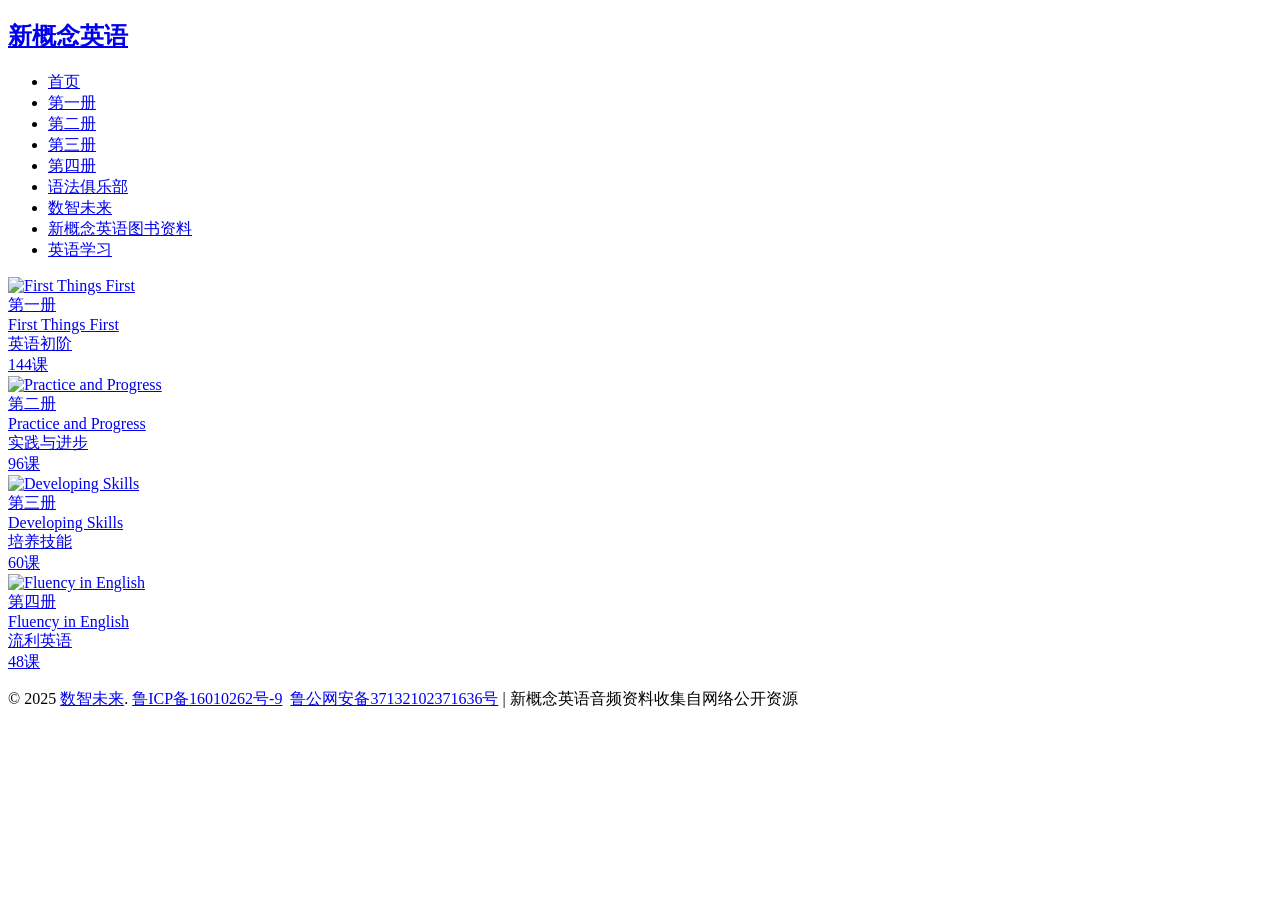
==== index.html @ 3c971c87 "update" ====
<!DOCTYPE html>
<html lang="zh-CN">
<head>
    <meta charset="UTF-8">
    <meta name="viewport" content="width=device-width, initial-scale=1.0">
    <meta name="keywords" content="新概念英语，在线课文朗读，单句点读，随时随地在线学习">
    <meta name="description" content="新概念英语在线学习平台，提供在线课文朗读、单句点读功能，让您随时随地学习新概念英语。">
    <title>新概念英语 - 导航</title>
    <link rel="shortcut icon" href="https://szsyw.cn/wp-content/uploads/2025/04/1745759673-60f17011e80d2.png">
    <link rel="stylesheet" href="static/base.css">
    <link rel="stylesheet" href="static/index.css">
    <link rel="stylesheet" href="static/navbar.css">
    <script>
      var _hmt = _hmt || [];
      (function() {
        var hm = document.createElement("script");
        hm.src = "https://hm.baidu.com/hm.js?9f3d17793be95d1f13536f4ed67759a4";
        var s = document.getElementsByTagName("script")[0];  
        s.parentNode.insertBefore(hm, s);
      })();
    </script>
    <script src="https://search.szsyw.cn/cdn/nectips.js"></script>
</head>
<body>
    <!-- 导航栏 -->
    <nav class="navbar">
        <div class="navbar-container">
            <div class="navbar-content">
                <a href="index.html" class="navbar-brand">
                    <h2>新概念英语</h2>
                </a>
                <ul class="navbar-menu">
                    <li class="navbar-item">
                        <a href="index.html" class="navbar-link active">首页</a>
                    </li>
                    <li class="navbar-item">
                        <a href="book.html#NCE1" class="navbar-link">第一册</a>
                    </li>
                    <li class="navbar-item">
                        <a href="book.html#NCE2" class="navbar-link">第二册</a>
                    </li>
                    <li class="navbar-item">
                        <a href="book.html#NCE3" class="navbar-link">第三册</a>
                    </li>
                    <li class="navbar-item">
                        <a href="book.html#NCE4" class="navbar-link">第四册</a>
                    </li>
                    <li class="navbar-item">
                        <a href="https://yufa.szsyw.cn" class="navbar-link" target="_blank" rel="noopener noreferrer">语法俱乐部</a>
                    </li>
                    <li class="navbar-item">
                        <a href="https://diglit.cn/" class="navbar-link" target="_blank" rel="noopener noreferrer">数智未来</a>
                    </li>
                    <li class="navbar-item">
                        <a href="https://pan.quark.cn/s/8cb02bb20dfc" class="navbar-link" target="_blank" rel="noopener noreferrer">新概念英语图书资料</a>
                    </li>
                    <li class="navbar-item">
                        <a href="https://szsyw.cn/english" class="navbar-link" target="_blank" rel="noopener noreferrer">英语学习</a>
                    </li>
                </ul>
            </div>
        </div>
    </nav>
<div class="book-container">
    <div class="books-nav">
        <a href="book.html#NCE1">
            <div class="book-card" data-book="1">
                <img src="images/NCE1.jpg" alt="First Things First">
                <div class="book-info">
                    <div class="book-number">第一册</div>
                    <div class="book-title">First Things First</div>
                    <div class="book-subtitle">英语初阶</div>
                    <div class="lesson-count">144课</div>
                </div>
            </div>
        </a>

        <a href="book.html#NCE2">
            <div class="book-card" data-book="2">
                <img src="images/NCE2.jpg" alt="Practice and Progress">
                <div class="book-info">
                    <div class="book-number">第二册</div>
                    <div class="book-title">Practice and Progress</div>
                    <div class="book-subtitle">实践与进步</div>
                    <div class="lesson-count">96课</div>
                </div>
            </div>
        </a>
        <a href="book.html#NCE3">
            <div class="book-card" data-book="3">
                <img src="images/NCE3.jpg" alt="Developing Skills">
                <div class="book-info">
                    <div class="book-number">第三册</div>
                    <div class="book-title">Developing Skills</div>
                    <div class="book-subtitle">培养技能</div>
                    <div class="lesson-count">60课</div>
                </div>
            </div>
        </a>
        <a href="book.html#NCE4">
            <div class="book-card" data-book="4">
                <img src="images/NCE4.jpg" alt="Fluency in English">
                <div class="book-info">
                    <div class="book-number">第四册</div>
                    <div class="book-title">Fluency in English</div>
                    <div class="book-subtitle">流利英语</div>
                    <div class="lesson-count">48课</div>
                </div>
            </div>
        </a>
    </div>
</div>

<footer>
    <p>© 2025 <a href="https://diglit.cn/">数智未来</a>. <a href="https://beian.miit.gov.cn/" target="_blank" rel="noopener noreferrer">鲁ICP备16010262号-9</a>  <a href="http://www.beian.gov.cn/portal/registerSystemInfo?recordcode=37132102371636" target="_blank" rel="noopener noreferrer">鲁公网安备37132102371636号</a> | 新概念英语音频资料收集自网络公开资源</p>
</footer>
</body>
</html>
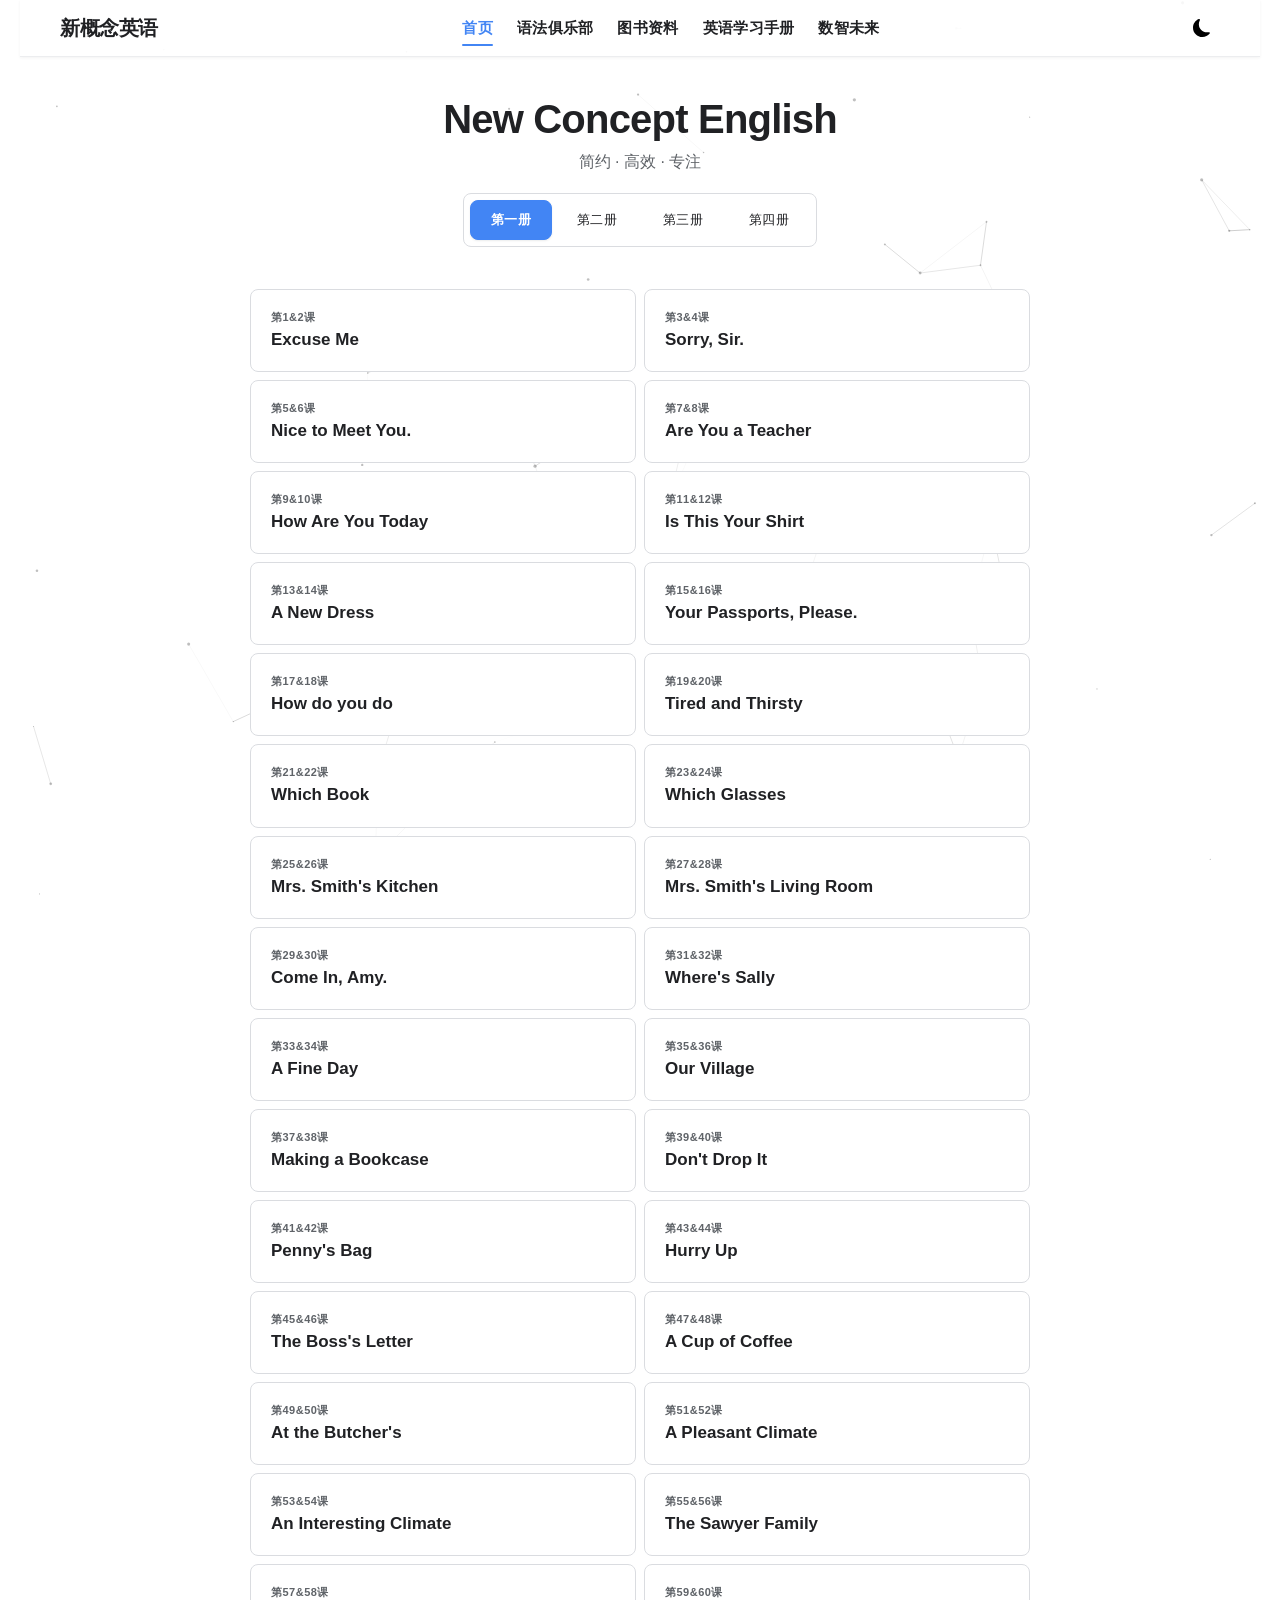
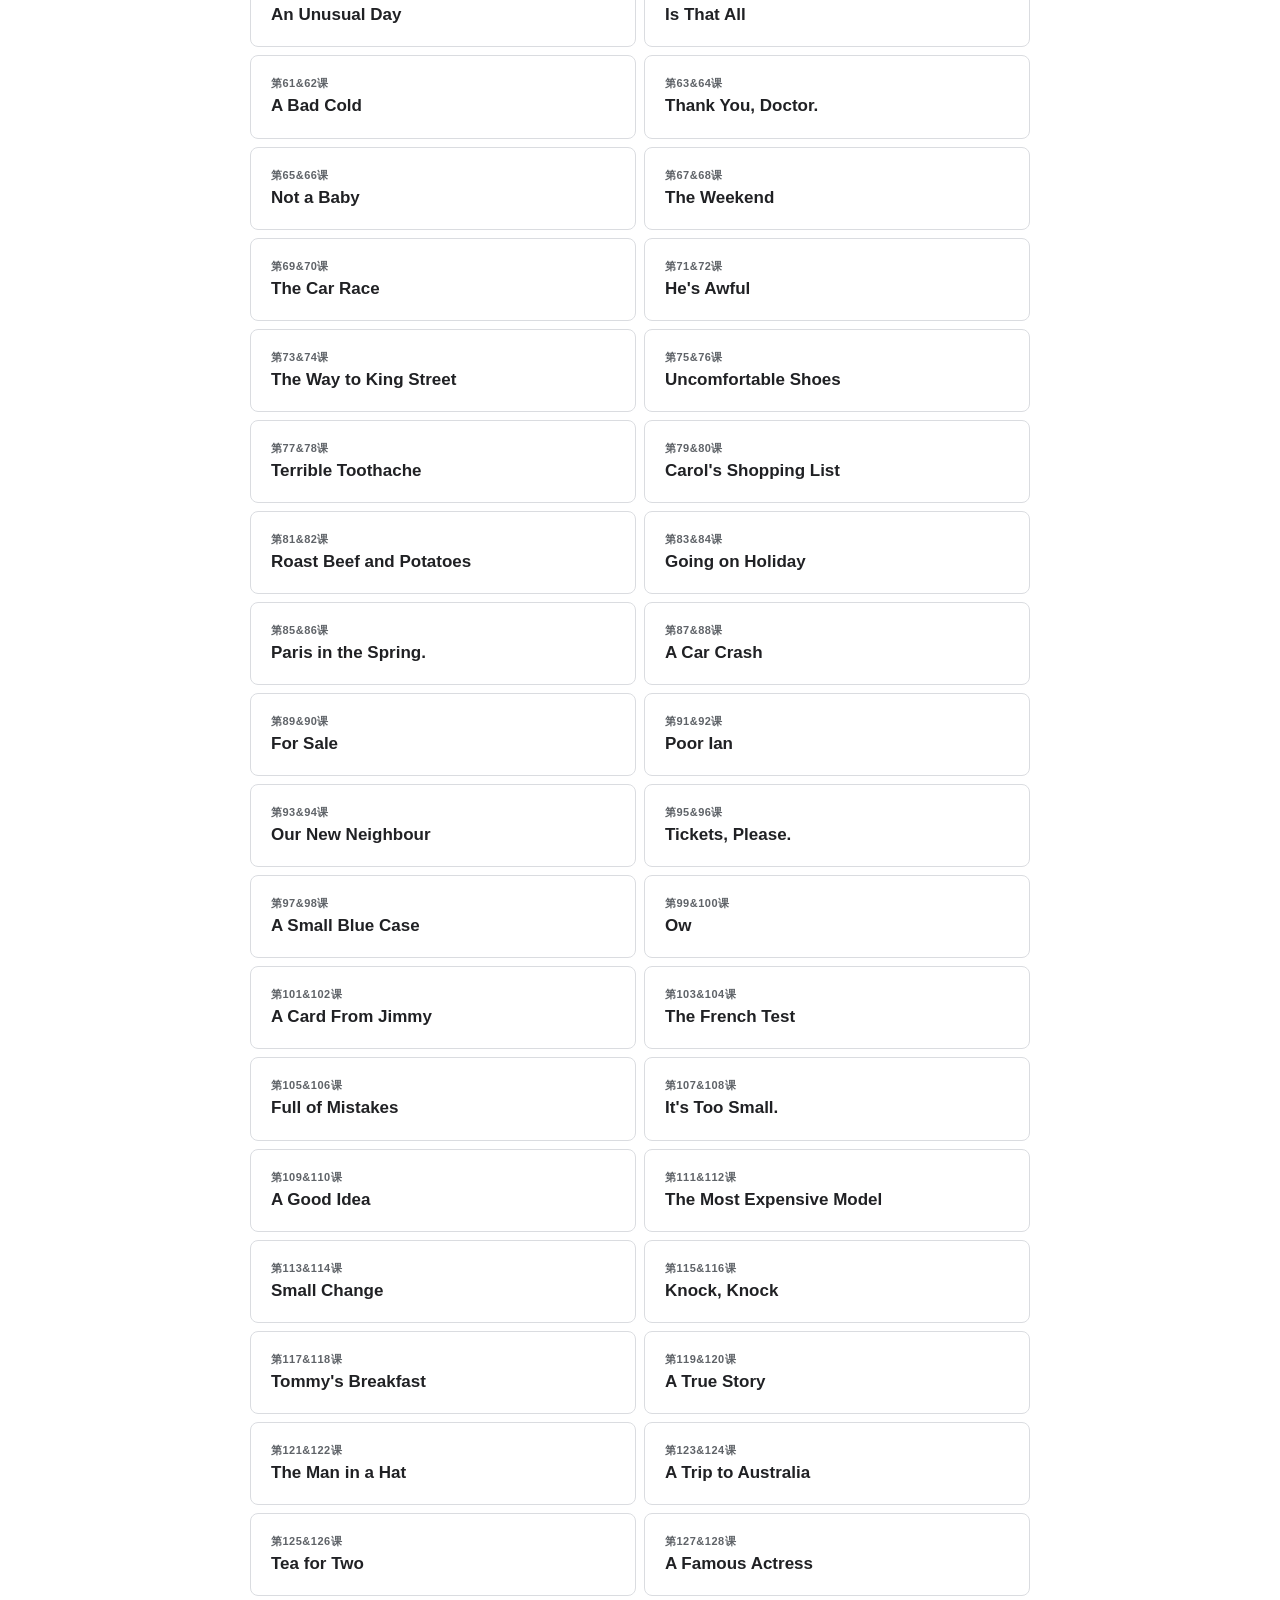
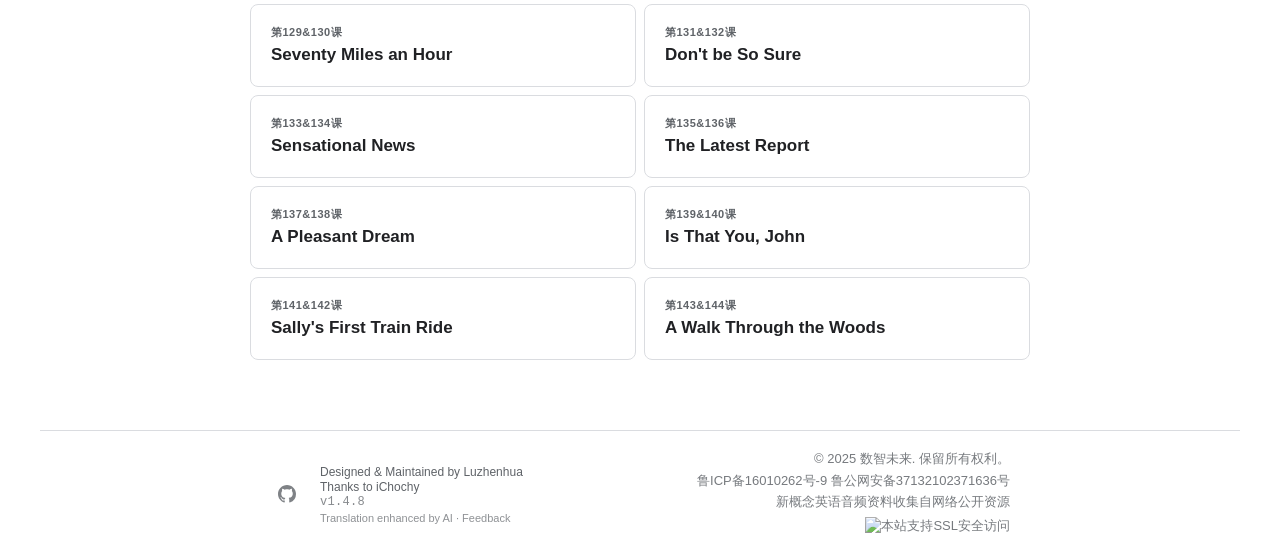
==== commit 68e0f04e: "add" ====
--- a/index.html
+++ b/index.html
@@ -1,118 +1,512 @@
 <!DOCTYPE html>
 <html lang="zh-CN">
 <head>
-    <meta charset="UTF-8">
-    <meta name="viewport" content="width=device-width, initial-scale=1.0">
-    <meta name="keywords" content="新概念英语，在线课文朗读，单句点读，随时随地在线学习">
-    <meta name="description" content="新概念英语在线学习平台，提供在线课文朗读、单句点读功能，让您随时随地学习新概念英语。">
-    <title>新概念英语 - 导航</title>
-    <link rel="shortcut icon" href="https://szsyw.cn/wp-content/uploads/2025/04/1745759673-60f17011e80d2.png">
-    <link rel="stylesheet" href="static/base.css">
-    <link rel="stylesheet" href="static/index.css">
-    <link rel="stylesheet" href="static/navbar.css">
-    <script>
-      var _hmt = _hmt || [];
-      (function() {
-        var hm = document.createElement("script");
-        hm.src = "https://hm.baidu.com/hm.js?9f3d17793be95d1f13536f4ed67759a4";
-        var s = document.getElementsByTagName("script")[0];  
-        s.parentNode.insertBefore(hm, s);
-      })();
-    </script>
-    <script src="https://search.szsyw.cn/cdn/nectips.js"></script>
+  <meta charset="UTF-8">
+  <meta name="viewport" content="width=device-width, initial-scale=1">
+  <meta name="theme-color" content="#6366f1">
+  <meta name="apple-mobile-web-app-capable" content="yes">
+  <meta name="apple-mobile-web-app-status-bar-style" content="default">
+  <meta name="apple-mobile-web-app-title" content="新概念英语">
+  <link rel="icon" href="https://diglit.cn/logo.svg">
+  <link rel="apple-touch-icon" href="https://diglit.cn/logo.svg">
+  <link rel="manifest" href="manifest.json">
+  <title>新概念英语</title>
+  <meta name="keywords" content="新概念英语, 在线点读, 点句即读, 连续播放, 英语学习, 英语听力">
+  <meta name="description" content="新概念英语在线点读，点句即读、连续播放。简约高效的英语学习平台，专注于提升英语听力和口语能力。">
+  <link rel="stylesheet" href="assets/styles.css">
+
+  <!-- 百度统计代码 -->
+  <script>
+    var _hmt = _hmt || [];
+    (function() {
+      var hm = document.createElement("script");
+      hm.src = "https://hm.baidu.com/hm.js?9f3d17793be95d1f13536f4ed67759a4";
+      var s = document.getElementsByTagName("script")[0];  
+      s.parentNode.insertBefore(hm, s);
+    })();
+  </script>
+  <!-- 百度统计代码结束 -->
+
+  <script src="assets/app.js" defer></script>
+
+  <!-- 主题切换逻辑 - 使用 class-based 方法，与 mibiao.html 相同 -->
+  <script>
+    (function() {
+      const THEME_KEY = 'nce_theme';
+      
+      // 从 localStorage 获取主题设置，或使用系统偏好
+      const getSavedTheme = () => {
+        const saved = localStorage.getItem(THEME_KEY);
+        if (saved === 'dark' || saved === 'light') {
+          return saved;
+        }
+        return window.matchMedia('(prefers-color-scheme: dark)').matches ? 'dark' : 'light';
+      };
+      
+      // 保存主题设置到 localStorage
+      const saveTheme = (theme) => {
+        localStorage.setItem(THEME_KEY, theme);
+      };
+
+      const applyTheme = function(theme) {
+        if (!document.body) return;
+
+        // 移除所有主题 class
+        document.body.classList.remove('dark-theme', 'light-theme');
+
+        // 添加对应的主题 class
+        if (theme === 'dark') {
+          document.body.classList.add('dark-theme');
+        } else {
+          document.body.classList.add('light-theme');
+        }
+
+        // 强制浏览器重绘
+        const originalDisplay = document.body.style.display;
+        document.body.style.display = 'none';
+        void document.body.offsetHeight;
+        document.body.style.display = originalDisplay;
+
+        document.body.style.transform = 'translateZ(0)';
+        setTimeout(() => {
+          document.body.style.transform = '';
+        }, 0);
+      };
+
+      // 切换主题
+      const toggleTheme = () => {
+        const currentTheme = document.body.classList.contains('dark-theme') ? 'dark' : 'light';
+        const newTheme = currentTheme === 'dark' ? 'light' : 'dark';
+        applyTheme(newTheme);
+        saveTheme(newTheme);
+      };
+
+      // 初始化主题
+      const initTheme = () => {
+        const theme = getSavedTheme();
+        applyTheme(theme);
+        
+        // 添加主题切换按钮事件监听
+        const themeToggleBtn = document.getElementById('themeToggle');
+        if (themeToggleBtn) {
+          themeToggleBtn.addEventListener('click', toggleTheme);
+        }
+      };
+
+      // 等待 DOM 加载后立即应用主题
+      if (document.readyState === 'loading') {
+        document.addEventListener('DOMContentLoaded', initTheme);
+      } else {
+        initTheme();
+      }
+    })();
+  </script>
+
+  <script defer>
+    document.addEventListener('DOMContentLoaded',()=>{
+      const container = document.getElementById('lessons');
+      const lastWrap = document.getElementById('lastSeenWrap');
+      const lastBox = document.getElementById('lastSeen');
+      const header = document.getElementById('bookTitle');
+      const segBooks = document.querySelectorAll('[data-book]');
+      const FAV_KEY = 'nce_favs';
+      const RECENT_KEY = 'nce_recents';
+      const getBook = () => (location.hash.slice(1) || 'NCE1').replace(/[^\w\d]/g,'');
+      function activeTab(book){ segBooks.forEach(b=>b.classList.toggle('active', b.dataset.book===book)); }
+      async function load(){
+        try {
+          const res = await fetch('static/data.json');
+          if (!res.ok) {
+            console.error('Failed to fetch data.json:', res.status, res.statusText);
+            document.getElementById('lessons').innerHTML = '<div style="color: red; padding: 20px;">加载课程数据失败，请检查 static/data.json 文件</div>';
+            return;
+          }
+          const data = await res.json();
+          render(data);
+        } catch (error) {
+          console.error('Error loading data:', error);
+          document.getElementById('lessons').innerHTML = '<div style="color: red; padding: 20px;">网络错误或数据格式问题</div>';
+        }
+      }
+      function getFavs(){ try{ return new Set(JSON.parse(localStorage.getItem(FAV_KEY)||'[]')); }catch(_){ return new Set(); } }
+      function saveFavs(set){ try{ localStorage.setItem(FAV_KEY, JSON.stringify(Array.from(set))); }catch(_){ } }
+
+      function lessonId(book, lesson){ return `${book}/${lesson.filename}`; }
+      function toLessonHref(book, lesson){ return `lesson.html#${book}/${lesson.filename}`; }
+      function fmtTime(t){ t = Math.max(0, Math.floor(t||0)); const m = Math.floor(t/60); const s = t%60; return `${m}:${String(s).padStart(2,'0')}`; }
+
+      function itemHTML(book, lesson, idx, favs){
+        const id = lessonId(book, lesson);
+        const isFav = favs.has(id);
+        const num = parseInt(book.replace('NCE',''))||1;
+        let lessonNumber = num===1 ? `${idx*2+1}&${idx*2+2}` : String(idx+1);
+        return `
+          <a class="lesson-item" href="${toLessonHref(book, lesson)}" data-id="${id}">
+            <div class="lesson-content">
+              <div class="lesson-num">第${lessonNumber}课</div>
+              <div class="lesson-title">${lesson.title}</div>
+            </div>
+            <button class="fav-btn ${isFav?'active':''}" role="button" aria-label="收藏" aria-pressed="${isFav}" data-id="${id}" onclick="event.preventDefault(); event.stopPropagation(); toggleFav('${id}')">
+              <svg viewBox="0 0 16 16" aria-hidden="true">
+                <path d="M8 12.027 3.297 14.5l.9-5.243L.1 5.997l5.258-.764L8 0l2.642 5.233 5.258.764-4.097 3.26.9 5.243L8 12.027Z"></path>
+              </svg>
+            </button>
+          </a>`;
+      }
+
+      function render(data){
+        const book = getBook();
+        const num = parseInt(book.replace('NCE','')) || 1;
+        // header.textContent = `新概念英语第${['一','二','三','四'][num-1]}册`;
+        activeTab(book);
+        const lessons = data[num]||[];
+        const favs = getFavs();
+
+        try{
+          const recRaw = JSON.parse(localStorage.getItem(RECENT_KEY)||'[]');
+          const rec = recRaw.filter(x=>typeof x?.id==='string' && x.id.startsWith(book+'/'))
+                            .sort((a,b)=> (b.ts||0)-(a.ts||0))[0];
+          if (rec) {
+            const i = lessons.findIndex(l=>`${book}/${l.filename}`===rec.id);
+            if (i>=0) {
+              const lesson = lessons[i];
+              let posTxt = '';
+              try{
+                const map = JSON.parse(localStorage.getItem('nce_lastpos')||'{}');
+                const lp = map[rec.id];
+                if (lp && (lp.idx>=0 || lp.t>=0)) {
+                  const num = parseInt(book.replace('NCE',''))||1;
+                  const lessonNumber = num===1 ? `${i*2+1}&${i*2+2}` : String(i+1);
+                  const tt = (lp.t>=0)? fmtTime(lp.t) : '';
+                  posTxt = [ `第${lessonNumber}课`, tt ].filter(Boolean).join(' · ');
+                }
+              }catch(_){ }
+              if (lastWrap && lastBox) {
+                lastWrap.style.display='';
+                const href = toLessonHref(book, lesson);
+                lastBox.innerHTML = `
+                  <a class="last-seen" href="${href}" data-id="${rec.id}" id="lastSeenLink">
+                    <div class="lesson-content">
+                      <div class="lesson-num">上次学习</div>
+                      <div class="lesson-title">${lesson.title}</div>
+                      ${posTxt?`<div style="font-size:13px;color:var(--muted);margin-top:4px">${posTxt}</div>`:''}
+                    </div>
+                    <div style="flex:0 0 auto;width:20px;height:20px;color:var(--text);display:flex;align-items:center;justify-content:center">→</div>
+                  </a>`;
+              }
+            } else {
+              if (lastWrap && lastBox) { lastWrap.style.display='none'; lastBox.innerHTML=''; }
+            }
+          } else {
+            if (lastWrap && lastBox) { lastWrap.style.display='none'; lastBox.innerHTML=''; }
+          }
+        }catch(_){}
+
+        const existingGrid = container.querySelector('.lessons-grid');
+        if (existingGrid) {
+          existingGrid.innerHTML = lessons.map((l,i)=> itemHTML(book, l, i, favs)).join('');
+        } else {
+          const gridDiv = document.createElement('div');
+          gridDiv.className = 'lessons-grid';
+          gridDiv.innerHTML = lessons.map((l,i)=> itemHTML(book, l, i, favs)).join('');
+          container.appendChild(gridDiv);
+        }
+      }
+      window.addEventListener('hashchange',load, { passive: true });
+      NCE_APP.initSegmented(document);
+
+      window.toggleFav = function(id) {
+        if (!id) return;
+        const favs = getFavs();
+        if (favs.has(id)) favs.delete(id); else favs.add(id);
+        saveFavs(favs);
+        (async()=>{
+          const res=await fetch('static/data.json');
+          const data=await res.json();
+          render(data);
+        })();
+      };
+      document.addEventListener('click', (e)=>{
+        const a = e.target.closest('#lastSeenLink');
+        if (!a) return;
+        const id = a.dataset.id;
+        try { sessionStorage.setItem('nce_resume', id); sessionStorage.setItem('nce_resume_play', '1'); } catch(_){ }
+      });
+      load();
+    });
+  </script>
+
+  <style>
+    .tabs{display:flex;gap:6px;justify-content:center;margin:8px 0}
+  </style>
 </head>
 <body>
-    <!-- 导航栏 -->
-    <nav class="navbar">
-        <div class="navbar-container">
-            <div class="navbar-content">
-                <a href="index.html" class="navbar-brand">
-                    <h2>新概念英语</h2>
-                </a>
-                <ul class="navbar-menu">
-                    <li class="navbar-item">
-                        <a href="index.html" class="navbar-link active">首页</a>
-                    </li>
-                    <li class="navbar-item">
-                        <a href="book.html#NCE1" class="navbar-link">第一册</a>
-                    </li>
-                    <li class="navbar-item">
-                        <a href="book.html#NCE2" class="navbar-link">第二册</a>
-                    </li>
-                    <li class="navbar-item">
-                        <a href="book.html#NCE3" class="navbar-link">第三册</a>
-                    </li>
-                    <li class="navbar-item">
-                        <a href="book.html#NCE4" class="navbar-link">第四册</a>
-                    </li>
-                    <li class="navbar-item">
-                        <a href="https://yufa.szsyw.cn" class="navbar-link" target="_blank" rel="noopener noreferrer">语法俱乐部</a>
-                    </li>
-                    <li class="navbar-item">
-                        <a href="https://diglit.cn/" class="navbar-link" target="_blank" rel="noopener noreferrer">数智未来</a>
-                    </li>
-                    <li class="navbar-item">
-                        <a href="https://pan.quark.cn/s/8cb02bb20dfc" class="navbar-link" target="_blank" rel="noopener noreferrer">新概念英语图书资料</a>
-                    </li>
-                    <li class="navbar-item">
-                        <a href="https://szsyw.cn/english" class="navbar-link" target="_blank" rel="noopener noreferrer">英语学习</a>
-                    </li>
-                </ul>
-            </div>
+  <canvas id="bg-canvas"></canvas>
+  
+  <!-- Apple-style Navbar -->
+  <nav class="navbar">
+    <div class="container">
+      <div class="navbar-content">
+        <!-- Brand -->
+        <div class="navbar-brand">
+          <a href="index.html" class="navbar-logo">
+            <span class="navbar-title">新概念英语</span>
+          </a>
         </div>
-    </nav>
-<div class="book-container">
-    <div class="books-nav">
-        <a href="book.html#NCE1">
-            <div class="book-card" data-book="1">
-                <img src="images/NCE1.jpg" alt="First Things First">
-                <div class="book-info">
-                    <div class="book-number">第一册</div>
-                    <div class="book-title">First Things First</div>
-                    <div class="book-subtitle">英语初阶</div>
-                    <div class="lesson-count">144课</div>
-                </div>
-            </div>
-        </a>
-
-        <a href="book.html#NCE2">
-            <div class="book-card" data-book="2">
-                <img src="images/NCE2.jpg" alt="Practice and Progress">
-                <div class="book-info">
-                    <div class="book-number">第二册</div>
-                    <div class="book-title">Practice and Progress</div>
-                    <div class="book-subtitle">实践与进步</div>
-                    <div class="lesson-count">96课</div>
-                </div>
-            </div>
-        </a>
-        <a href="book.html#NCE3">
-            <div class="book-card" data-book="3">
-                <img src="images/NCE3.jpg" alt="Developing Skills">
-                <div class="book-info">
-                    <div class="book-number">第三册</div>
-                    <div class="book-title">Developing Skills</div>
-                    <div class="book-subtitle">培养技能</div>
-                    <div class="lesson-count">60课</div>
-                </div>
-            </div>
-        </a>
-        <a href="book.html#NCE4">
-            <div class="book-card" data-book="4">
-                <img src="images/NCE4.jpg" alt="Fluency in English">
-                <div class="book-info">
-                    <div class="book-number">第四册</div>
-                    <div class="book-title">Fluency in English</div>
-                    <div class="book-subtitle">流利英语</div>
-                    <div class="lesson-count">48课</div>
-                </div>
-            </div>
-        </a>
+        
+        <!-- Main Navigation -->
+        <div class="navbar-nav">
+          <a href="index.html" class="nav-link active">首页</a>
+          <a href="https://yufa.szsyw.cn/" target="_blank" rel="noopener noreferrer" class="nav-link">语法俱乐部</a>
+          <a href="https://pan.quark.cn/s/8cb02bb20dfc" target="_blank" rel="noopener noreferrer" class="nav-link">图书资料</a>
+          <a href="https://szsyw.cn/english" target="_blank" rel="noopener noreferrer" class="nav-link">英语学习手册</a>
+          <a href="https://diglit.cn/" target="_blank" rel="noopener noreferrer" class="nav-link">数智未来</a>
+        </div>
+        
+        <!-- Right Actions -->
+        <div class="navbar-actions">
+          <button id="themeToggle" class="nav-action-btn" aria-label="切换主题">
+            <svg class="theme-icon light" viewBox="0 0 16 16" aria-hidden="true">
+              <circle cx="8" cy="8" r="5" fill="currentColor"></circle>
+              <path d="M8 3v1m5.354.854l.708.708m-9.9-1.414l.708.708M13 8h-1m-.854 5.354l.708-.708m.708.708l-.708.708M8 13v1m0-10V0" stroke="currentColor" stroke-width="2" stroke-linecap="round"></path>
+            </svg>
+            <svg class="theme-icon dark" viewBox="0 0 16 16" aria-hidden="true">
+              <path d="M6 .278a.768.768 0 0 1 .08.858 7.208 7.208 0 0 0-.878 3.46c0 4.021 3.278 7.277 7.318 7.277.527 0 1.04-.055 1.533-.16a.787.787 0 0 1 .81.316.733.733 0 0 1-.031.893A8.349 8.349 0 0 1 8.344 16C3.734 16 0 12.286 0 7.71 0 4.266 2.114 1.312 5.124.06A.752.752 0 0 1 6 .278z"></path>
+            </svg>
+          </button>
+        </div>
+      </div>
     </div>
-</div>
-
-<footer>
-    <p>© 2025 <a href="https://diglit.cn/">数智未来</a>. <a href="https://beian.miit.gov.cn/" target="_blank" rel="noopener noreferrer">鲁ICP备16010262号-9</a>  <a href="http://www.beian.gov.cn/portal/registerSystemInfo?recordcode=37132102371636" target="_blank" rel="noopener noreferrer">鲁公网安备37132102371636号</a> | 新概念英语音频资料收集自网络公开资源</p>
-</footer>
+  </nav>
+  
+  <div class="container">
+    <header class="hero">
+      <h1 id="bookTitle">New Concept English</h1>
+      <p class="subtitle">简约 · 高效 · 专注</p>
+      <div class="seg-wrap">
+        <div class="segmented tabs" role="tablist" aria-label="册别">
+          <a class="seg" href="#NCE1" data-book="NCE1">第一册</a>
+          <a class="seg" href="#NCE2" data-book="NCE2">第二册</a>
+          <a class="seg" href="#NCE3" data-book="NCE3">第三册</a>
+          <a class="seg" href="#NCE4" data-book="NCE4">第四册</a>
+        </div>
+      </div>
+    </header>
+    <main class="lessons" id="lessons">
+      <section class="section last-seen-section" id="lastSeenWrap" style="display:none">
+        <div id="lastSeen"></div>
+      </section>
+    </main>
+    <footer>
+      <div class="footer-container">
+        <!-- Left Section: GitHub Link and Credits -->
+        <div class="footer-left">
+          <p class="repo">
+            <a class="gh-link" href="https://github.com/luzhenhua/NCE-Flow" target="_blank" rel="noopener" aria-label="GitHub repository">
+              <svg viewBox="0 0 16 16" aria-hidden="true" focusable="false"><path d="M8 0C3.58 0 0 3.58 0 8c0 3.54 2.29 6.53 5.47 7.59.4.07.55-.17.55-.38 0-.19-.01-.82-.01-1.49-2.01.37-2.53-.49-2.69-.94-.09-.23-.48-.94-.82-1.13-.28-.15-.68-.52-.01-.53.63-.01 1.08.58 1.23.82.72 1.21 1.87.87 2.33.66.07-.52.28-.87.51-1.07-1.78-.2-3.64-.89-3.64-3.95 0-.87.31-1.59.82-2.15-.08-.2-.36-1.02.08-2.12 0 0 .67-.21 2.2.82.64-.18 1.32-.27 2-.27.68 0 1.36.09 2 .27 1.53-1.04 2.2-.82 2.2-.82.44 1.1.16 1.92.08 2.12.51.56.82 1.27.82 2.15 0 3.07-1.87 3.75-3.65 3.95.29.25.54.73.54 1.48 0 1.07-.01 1.93-.01 2.2 0 .21.15.46.55.38A8.013 8.013 0 0 0 16 8c0-4.42-3.58-8-8-8Z"></path></svg>
+            </a>
+          </p>
+          <div class="footer-credits">
+            <p class="byline">Designed &amp; Maintained by <a href="https://luzhenhua.cn/" target="_blank" rel="noopener">Luzhenhua</a></p>
+            <p class="thanks">Thanks to iChochy</p>
+            <p class="version"><a href="https://github.com/luzhenhua/NCE-Flow/releases" target="_blank" rel="noopener">v1.4.8</a><span id="pwaFooterInstall" class="pwa-footer-link" hidden> · <a href="#">安装应用</a></span></p>
+            <p class="byline ai-translation">Translation enhanced by AI · <a href="https://github.com/luzhenhua/NCE-Flow/issues" target="_blank" rel="noopener">Feedback</a></p>
+          </div>
+        </div>
+        
+        <!-- Right Section: Copyright Information -->
+        <div class="copyright-section">
+          <p class="copyright-text">© 2025 <a href="https://diglit.cn/" target="_blank" rel="noopener">数智未来</a>. 保留所有权利。</p>
+          <p class="copyright-text"><a href="https://beian.miit.gov.cn/" target="_blank" rel="noopener">鲁ICP备16010262号-9</a> <a href="http://www.beian.gov.cn/portal/registerSystemInfo?recordcode=37132102371636" target="_blank" rel="noopener">鲁公网安备37132102371636号</a></p>
+          <p class="copyright-text">新概念英语音频资料收集自网络公开资源</p>
+          <p class="copyright-text ssl-cert">
+            <a href="https://ipw.cn/ssl/?site=nce.szsyw.cn" title="本站支持SSL安全访问" target='_blank'><img style='display:inline-block;vertical-align:middle' alt="本站支持SSL安全访问" src="https://static.ipw.cn/icon/ssl-s1.svg"></a>
+          </p>
+        </div>
+      </div>
+    </footer>
+  </div>
+
+  <script>
+    // Particle Background Animation
+    (function(){
+      const cvs = document.getElementById('bg-canvas');
+      if (!cvs) return;
+
+      const ctx = cvs.getContext('2d'),
+            dpr = window.devicePixelRatio || 1;
+      let w, h, particles = [];
+
+      function resize(){
+        w = cvs.width  = innerWidth  * dpr;
+        h = cvs.height = innerHeight * dpr;
+        ctx.scale(dpr, dpr);
+        cvs.style.width  = innerWidth  + 'px';
+        cvs.style.height = innerHeight + 'px';
+      }
+      window.addEventListener('resize', resize);
+
+      class Particle {
+        constructor(){
+          this.x = Math.random() * innerWidth;
+          this.y = Math.random() * innerHeight;
+          this.vx = (Math.random() - .5) * .3;
+          this.vy = (Math.random() - .5) * .3;
+          this.r = Math.random() * 1.2 + .5;
+        }
+        update(){
+          this.x += this.vx;
+          this.y += this.vy;
+          if(this.x < 0 || this.x > innerWidth) this.vx *= -1;
+          if(this.y < 0 || this.y > innerHeight) this.vy *= -1;
+        }
+        draw(){
+          ctx.beginPath();
+          ctx.arc(this.x, this.y, this.r, 0, Math.PI*2);
+          ctx.fillStyle = isDark() ? 'rgba(255,255,255,0.4)' : 'rgba(0,0,0,0.25)';
+          ctx.fill();
+        }
+      }
+
+      function isDark(){
+        return document.body.classList.contains('dark-theme');
+      }
+
+      function drawLines(){
+        for(let i=0;i<particles.length;i++){
+          for(let j=i+1;j<particles.length;j++){
+            const dx = particles[i].x - particles[j].x,
+                  dy = particles[i].y - particles[j].y,
+                  dist = Math.sqrt(dx*dx + dy*dy);
+            if(dist < 100){
+              ctx.beginPath();
+              ctx.moveTo(particles[i].x, particles[i].y);
+              ctx.lineTo(particles[j].x, particles[j].y);
+              ctx.strokeStyle = isDark()
+                ? `rgba(255,255,255,${1-dist/100})`
+                : `rgba(0,0,0,${.5-dist/200})`;
+              ctx.lineWidth = .5;
+              ctx.stroke();
+            }
+          }
+        }
+      }
+
+      function init(){
+        resize();
+        particles = Array.from({length: Math.floor(innerWidth*innerHeight/18000)}, ()=>new Particle());
+        animate();
+      }
+
+      function animate(){
+        ctx.clearRect(0,0,innerWidth,innerHeight);
+        particles.forEach(p=>{p.update();p.draw();});
+        drawLines();
+        requestAnimationFrame(animate);
+      }
+
+      init();
+    })();
+  </script>
+  <script>
+    // 注册 Service Worker
+    if ('serviceWorker' in navigator) {
+      window.addEventListener('load', () => {
+        navigator.serviceWorker.register('/sw.js')
+          .then(reg => console.log('[PWA] Service Worker 注册成功'))
+          .catch(err => console.log('[PWA] Service Worker 注册失败:', err));
+      });
+    }
+  </script>
+
+  <!-- PWA Install Prompt -->
+  <div id="pwaPrompt" class="pwa-prompt">
+    <img src="https://diglit.cn/logo.svg" alt="" class="pwa-prompt-icon">
+    <div class="pwa-prompt-content">
+      <span class="pwa-prompt-title">安装 新概念英语</span>
+      <span class="pwa-prompt-sub" id="pwaPromptSub">添加到主屏幕，随时学习</span>
+    </div>
+    <button id="pwaInstall" class="pwa-prompt-btn">安装</button>
+    <span id="pwaClose" class="pwa-prompt-close">×</span>
+  </div>
+  <script>
+    (function() {
+      const DISMISS_KEY = 'pwa_dismissed';
+      const INSTALLED_KEY = 'pwa_installed';
+      let deferredPrompt = null;
+      const el = document.getElementById('pwaPrompt');
+      const installBtn = document.getElementById('pwaInstall');
+      const closeBtn = document.getElementById('pwaClose');
+      const promptSub = document.getElementById('pwaPromptSub');
+      const footerInstall = document.getElementById('pwaFooterInstall');
+      if (!el) return;
+
+      // 检测 iOS Safari
+      const isIOS = /iPad|iPhone|iPod/.test(navigator.userAgent) || (navigator.platform === 'MacIntel' && navigator.maxTouchPoints > 1);
+      const isSafari = /Safari/.test(navigator.userAgent) && !/Chrome|CriOS|FxiOS/.test(navigator.userAgent);
+      const isIOSSafari = isIOS && isSafari;
+      const isStandalone = window.matchMedia('(display-mode:standalone)').matches || navigator.standalone;
+
+      const isInstalled = () => isStandalone || localStorage.getItem(INSTALLED_KEY);
+      const isDismissed = () => { const d = localStorage.getItem(DISMISS_KEY); return d && (Date.now() - parseInt(d)) < 7*24*60*60*1000; };
+
+      const showPrompt = () => {
+        if (isInstalled() || isDismissed()) return;
+        if (!deferredPrompt && !isIOSSafari) return;
+        el.classList.add('show');
+      };
+      const hidePrompt = () => el.classList.remove('show');
+      const showFooterLink = () => { if (footerInstall && !isInstalled()) footerInstall.hidden = false; };
+      const hideFooterLink = () => { if (footerInstall) footerInstall.hidden = true; };
+
+      // iOS 引导界面
+      const showIOSGuide = () => {
+        el.classList.add('ios-prompt');
+        promptSub.innerHTML = '点击底部 <svg class="ios-icon" viewBox="0 0 24 24" fill="none" stroke="currentColor" stroke-width="2"><path d="M4 12v8a2 2 0 0 0 2 2h12a2 2 0 0 0 2-2v-8"/><polyline points="16 6 12 2 8 6"/><line x1="12" y1="2" x2="12" y2="15"/></svg> 然后选择「添加到主屏幕」';
+        installBtn.textContent = '知道了';
+        installBtn.onclick = hidePrompt;
+      };
+
+      const doInstall = async () => {
+        // iOS Safari: 点击后显示引导
+        if (isIOSSafari) {
+          showIOSGuide();
+          return;
+        }
+        // Chrome/Edge: 标准安装流程
+        if (!deferredPrompt) return;
+        deferredPrompt.prompt();
+        const {outcome} = await deferredPrompt.userChoice;
+        if (outcome === 'accepted') localStorage.setItem(INSTALLED_KEY, '1');
+        deferredPrompt = null;
+        hidePrompt();
+        hideFooterLink();
+      };
+
+      // iOS Safari: 延迟显示提示（与 Android 相同的初始界面）
+      if (isIOSSafari && !isInstalled() && !isDismissed()) {
+        showFooterLink();
+        setTimeout(showPrompt, 2500);
+      }
+
+      // Chrome/Edge: 标准安装流程
+      window.addEventListener('beforeinstallprompt', e => {
+        e.preventDefault();
+        deferredPrompt = e;
+        showFooterLink();
+        setTimeout(showPrompt, 2500);
+      });
+
+      installBtn.addEventListener('click', doInstall);
+      if (footerInstall) {
+        footerInstall.querySelector('a').addEventListener('click', e => {
+          e.preventDefault();
+          showPrompt();
+        });
+      }
+      closeBtn.addEventListener('click', () => { localStorage.setItem(DISMISS_KEY, Date.now()); hidePrompt(); });
+      window.addEventListener('appinstalled', () => { localStorage.setItem(INSTALLED_KEY, '1'); hidePrompt(); hideFooterLink(); });
+    })();
+  </script>
 </body>
-</html>+</html>
--- a/assets/styles.css
+++ b/assets/styles.css
@@ -0,0 +1,1269 @@
+/* Minimalist NCE UI — Inspired by modern elegant design */
+:root {
+  /* Google Color Scheme - Blue, Red, Yellow, Green */
+  --bg: #ffffff;
+  --surface: #ffffff;
+  --card: #ffffff;
+  --text: #202124;
+  --muted: #5f6368;
+  --border: #dadce0;
+  --shadow: 0 1px 2px 0 rgba(60, 64, 67, 0.1);
+  --shadow-hover: 0 4px 6px -1px rgba(60, 64, 67, 0.15), 0 2px 4px -1px rgba(60, 64, 67, 0.1);
+  --accent: #4285f4; /* Google Blue */
+  --accent-hover: #3367d6; /* Darker Google Blue */
+  --accent-light: #e8f0fe;
+  --google-red: #ea4335;
+  --google-yellow: #fbbc05;
+  --google-green: #34a853;
+  --radius: 8px;
+  --control-h: 34px;
+  --content-max: 780px;
+}
+
+@media (prefers-color-scheme: dark) {
+  :root {
+    --bg: #202124;
+    --surface: #303134;
+    --card: #303134;
+    --text: #e8eaed;
+    --muted: #9aa0a6;
+    --border: #5f6368;
+    --shadow: 0 1px 3px 0 rgba(66, 133, 244, 0.3);
+    --shadow-hover: 0 4px 6px -1px rgba(66, 133, 244, 0.4), 0 2px 4px -1px rgba(66, 133, 244, 0.3);
+    --accent: #8ab4f8;
+    --accent-hover: #4285f4;
+    --accent-light: #202124;
+    --google-red: #f28b82;
+    --google-yellow: #fdd663;
+    --google-green: #81c995;
+  }
+}
+
+/* 强制深色主题 class - 优先级高于媒体查询 */
+body.dark-theme {
+  --bg: #202124;
+  --surface: #303134;
+  --card: #303134;
+  --text: #e8eaed;
+  --muted: #9aa0a6;
+  --border: #5f6368;
+  --shadow: 0 1px 3px 0 rgba(66, 133, 244, 0.3);
+  --shadow-hover: 0 4px 6px -1px rgba(66, 133, 244, 0.4), 0 2px 4px -1px rgba(66, 133, 244, 0.3);
+  --accent: #8ab4f8;
+  --accent-hover: #4285f4;
+  --accent-light: #202124;
+  --google-red: #f28b82;
+  --google-yellow: #fdd663;
+  --google-green: #81c995;
+}
+
+/* 强制浅色主题 class */
+body.light-theme {
+  --bg: #ffffff;
+  --surface: #ffffff;
+  --card: #ffffff;
+  --text: #202124;
+  --muted: #5f6368;
+  --border: #dadce0;
+  --shadow: 0 1px 2px 0 rgba(60, 64, 67, 0.1);
+  --shadow-hover: 0 4px 6px -1px rgba(60, 64, 67, 0.15), 0 2px 4px -1px rgba(60, 64, 67, 0.1);
+  --accent: #4285f4;
+  --accent-hover: #3367d6;
+  --accent-light: #e8f0fe;
+  --google-red: #ea4335;
+  --google-yellow: #fbbc05;
+  --google-green: #34a853;
+}
+
+*{box-sizing:border-box}
+html,body{height:100%}
+[hidden]{display:none !important}
+body{
+  margin:0;
+  font-family:-apple-system,BlinkMacSystemFont,"Segoe UI",Roboto,"Helvetica Neue",Arial,"Noto Sans","Microsoft YaHei",sans-serif;
+  color:var(--text);
+  background:var(--bg);
+  min-height:100vh;
+  padding:0 20px;
+  position:relative;
+}
+
+/* Canvas background */
+#bg-canvas{
+  position:fixed;
+  inset:0;
+  z-index:-1;
+  pointer-events:none;
+}
+
+.container{max-width:1200px;margin:0 auto;}
+
+/* Apple-style Navbar */
+.navbar {
+  background: color-mix(in srgb, var(--surface) 70%, transparent);
+  backdrop-filter: saturate(180%) blur(20px);
+  -webkit-backdrop-filter: saturate(180%) blur(20px);
+  border-bottom: 1px solid color-mix(in srgb, var(--border) 50%, transparent);
+  padding: 10px 0;
+  position: sticky;
+  top: 0;
+  z-index: 100;
+  transition: all 0.3s cubic-bezier(0.25, 0.46, 0.45, 0.94);
+  box-shadow: 0 1px 3px rgba(0,0,0,0.05);
+}
+
+.navbar-content {
+  display: flex;
+  align-items: center;
+  justify-content: space-between;
+  gap: 40px;
+  padding: 0 20px;
+  max-width: 100%;
+  width: 100%;
+  margin: 0 auto;
+}
+
+/* Brand */
+.navbar-brand {
+  flex: 0 0 auto;
+}
+
+.navbar-logo {
+  display: inline-block;
+  text-decoration: none;
+  color: inherit;
+}
+
+.navbar-title {
+  font-size: 1.25rem;
+  color: var(--text);
+  font-weight: 700;
+  margin: 0;
+  letter-spacing: -0.02em;
+  transition: color 0.2s ease;
+}
+
+.navbar-logo:hover .navbar-title {
+  color: var(--accent);
+}
+
+/* Main Navigation */
+.navbar-nav {
+  display: flex;
+  align-items: center;
+  gap: 24px;
+  flex: 1;
+  justify-content: center;
+  flex-wrap: nowrap;
+  overflow-x: auto;
+  -webkit-overflow-scrolling: touch;
+  scrollbar-width: none;
+}
+
+.navbar-nav::-webkit-scrollbar {
+  display: none;
+}
+
+.nav-link {
+  display: inline-block;
+  text-decoration: none;
+  color: var(--text);
+  font-size: 15px;
+  font-weight: 600;
+  letter-spacing: 0.3px;
+  padding: 8px 0;
+  position: relative;
+  transition: color 0.2s ease;
+  white-space: nowrap;
+}
+
+.nav-link:hover {
+  color: var(--accent);
+}
+
+.nav-link.active {
+  font-weight: 600;
+  color: var(--accent);
+}
+
+.nav-link.active::after {
+  content: '';
+  position: absolute;
+  bottom: 0;
+  left: 0;
+  width: 100%;
+  height: 2px;
+  background: var(--accent);
+  border-radius: 2px;
+}
+
+
+
+/* Right Actions */
+.navbar-actions {
+  display: flex;
+  align-items: center;
+  gap: 12px;
+  flex: 0 0 auto;
+}
+
+.nav-action-btn {
+  display: inline-flex;
+  align-items: center;
+  justify-content: center;
+  width: 36px;
+  height: 36px;
+  background: transparent;
+  border: none;
+  border-radius: 50%;
+  color: var(--text);
+  cursor: pointer;
+  padding: 8px;
+  transition: all 0.2s ease;
+  position: relative;
+}
+
+.nav-action-btn:hover {
+  background: color-mix(in srgb, var(--text) 10%, transparent);
+  transform: scale(1.05);
+}
+
+.nav-action-btn:active {
+  transform: scale(0.95);
+}
+
+/* Theme Toggle */
+.theme-icon {
+  width: 18px;
+  height: 18px;
+  transition: opacity 0.2s ease, transform 0.2s ease;
+  position: absolute;
+  top: 50%;
+  left: 50%;
+  transform: translate(-50%, -50%);
+}
+
+/* Show light icon in dark theme, dark icon in light theme */
+body.light-theme .theme-icon.light,
+body.dark-theme .theme-icon.dark {
+  opacity: 0;
+  transform: translate(-50%, -50%) scale(0.8);
+}
+
+body.light-theme .theme-icon.dark,
+body.dark-theme .theme-icon.light {
+  opacity: 1;
+  transform: translate(-50%, -50%) scale(1);
+}
+
+/* Responsive Navbar */
+@media (max-width: 1200px) {
+  .navbar-nav {
+    gap: 20px;
+  }
+  
+  .nav-link {
+    font-size: 14px;
+  }
+}
+
+@media (max-width: 1024px) {
+  .navbar-content {
+    gap: 16px;
+  }
+  
+  .navbar-nav {
+    gap: 16px;
+  }
+  
+  .nav-link {
+    font-size: 13px;
+  }
+}
+
+@media (max-width: 768px) {
+  .navbar {
+    padding: 8px 0;
+  }
+  
+  .navbar-content {
+    gap: 12px;
+  }
+  
+  .navbar-title {
+    font-size: 1.125rem;
+  }
+  
+  .navbar-nav {
+    display: none;
+  }
+  
+  .navbar-actions {
+    gap: 8px;
+  }
+  
+  .nav-action-btn {
+    width: 32px;
+    height: 32px;
+    padding: 6px;
+  }
+  
+  .theme-icon {
+    width: 16px;
+    height: 16px;
+  }
+}
+
+@media (max-width: 576px) {
+  .navbar-content {
+    justify-content: space-between;
+  }
+}
+
+/* Header */
+.hero{padding:40px 0 24px;text-align:center;position:relative}
+.hero h1{
+  font-size:2.5rem;
+  color:var(--text);
+  font-weight:600;
+  margin:0 0 10px;
+  letter-spacing:-0.02em;
+}
+.hero p{color:var(--muted);margin:0;font-size:16px;font-weight:400}
+
+/* Back/Speed buttons inline with player — unify control height with audio */
+.back-inline{display:inline-flex;align-items:center;gap:6px;height:var(--control-h);padding:0 12px;border-radius:8px;border:1px solid var(--border);background:var(--surface);box-shadow:var(--shadow);color:inherit;flex:0 0 auto;}
+.back-inline svg{width:14px;height:14px}
+.back-inline[aria-pressed="true"]{background:var(--surface);color:var(--text);border-color:var(--text)}
+/* Compact, icon-only button variant */
+.back-inline.icon-only{padding:0 10px}
+.back-inline.icon-only svg{width:16px;height:16px;fill:none;stroke:currentColor;stroke-width:1.6}
+
+/* Segmented control */
+.segmented{display:inline-flex;gap:4px;background:var(--surface);border:1px solid var(--border);border-radius:8px;padding:4px;margin-top:14px;}
+.segmented .seg{appearance:none;border:1px solid transparent;background:transparent;color:var(--text);font-size:12px;padding:8px 12px;border-radius:8px;cursor:pointer;text-decoration:none;transition:all .15s ease; white-space:nowrap}
+.segmented .seg.active{background:var(--bg);border-color:var(--text);box-shadow:var(--shadow);font-weight:600}
+/* tiny segmented for minimal toolbar switches */
+.segmented.tiny{padding:2px;gap:2px}
+.segmented.tiny .seg{font-size:11px;padding:6px 8px}
+
+/* Smaller top tabs for book switch - Apple style */
+.segmented.tabs{
+  padding:6px;
+  gap:4px;
+  margin-top:20px;
+  display:inline-flex;
+  background:var(--surface);
+  border-radius:8px;
+  border:1px solid var(--border);
+}
+.seg-wrap{max-width:var(--content-max); margin:0 auto; display:flex; justify-content:center}
+.segmented.tabs .seg{
+  font-size:13px;
+  font-weight:500;
+  padding:10px 20px;
+  border-radius:8px;
+  border:1px solid transparent;
+  transition:all .2s cubic-bezier(0.25, 0.46, 0.45, 0.94);
+  letter-spacing:0.3px;
+}
+.segmented.tabs .seg:hover{
+  background:var(--bg);
+  transform:scale(1.02);
+}
+.segmented.tabs .seg.active{
+  background:var(--bg);
+  color:var(--text);
+  border-color:var(--text);
+  box-shadow:var(--shadow);
+  font-weight:600;
+}
+
+@media (max-width: 768px){
+  .hero{padding:40px 0 20px}
+  .hero h1{font-size:42px}
+  .hero .subtitle{font-size:14px}
+  .segmented.tabs{
+    gap:2px;
+    padding:4px;
+    margin-top:16px;
+  }
+  .segmented.tabs .seg{
+    font-size:12px;
+    padding:8px 16px;
+  }
+  .lessons-grid{grid-template-columns:1fr;gap:6px}
+  .lesson-item{padding:16px}
+  .lesson-title{font-size:16px}
+}
+
+/* Book cards grid */
+.grid{display:grid;grid-template-columns:repeat(auto-fit,minmax(260px,1fr));gap:18px;padding:26px 0 64px}
+.card{position:relative;border:1px solid var(--border);background:var(--surface);border-radius:var(--radius);box-shadow:var(--shadow);overflow:hidden;transition:transform .2s ease, box-shadow .2s ease}
+.card:hover{transform:translateY(-4px)}
+.card img{width:100%;height:160px;object-fit:cover;display:block;opacity:.9}
+.card .body{padding:14px 14px 16px}
+.card .title{font-weight:700;margin:6px 0 4px}
+.card .sub{font-size:12px;color:var(--muted)}
+
+
+/* Last seen section - integrated into lessons */
+.last-seen-section{margin-bottom:20px; padding:8px 4px;}
+
+/* Lessons container */
+.lessons{padding:10px 0 40px; max-width:var(--content-max); margin:0 auto}
+
+/* Lessons grid - Apple-inspired design */
+.lessons-grid{display:grid;grid-template-columns:repeat(auto-fit,minmax(320px,1fr));gap:8px}
+.lesson-item{
+  background:var(--surface);
+  border-radius:8px;
+  border:1px solid var(--border);
+  padding:20px;
+  text-decoration:none;
+  color:inherit;
+  transition:all .2s cubic-bezier(0.25, 0.46, 0.45, 0.94);
+  position:relative;
+  overflow:hidden;
+  display:flex;
+  align-items:center;
+  justify-content:space-between;
+}
+.lesson-item:hover{
+  transform:scale(1.02);
+  box-shadow:0 8px 25px rgba(0,0,0,0.12);
+  border-color:var(--border);
+}
+.lesson-item:active{
+  transform:scale(1.01);
+}
+.lesson-content{display:flex;flex-direction:column;justify-content:center;flex:1;min-width:0;height:100%}
+.lesson-num{
+  font-size:11px;
+  font-weight:600;
+  color:var(--muted);
+  letter-spacing:0.5px;
+  text-transform:uppercase;
+  margin-bottom:4px;
+}
+.lesson-title{
+  font-size:17px;
+  font-weight:600;
+  line-height:1.3;
+  color:var(--text);
+}
+
+/* Favorite button on lesson item - Apple style */
+.fav-btn{
+  flex:0 0 auto;
+  width:32px;
+  height:32px;
+  display:inline-flex;
+  align-items:center;
+  justify-content:center;
+  background:transparent;
+  color:var(--muted);
+  opacity:0;
+  transition:all .2s cubic-bezier(0.25, 0.46, 0.45, 0.94);
+  cursor:pointer;
+  padding:0;
+  margin:0;
+  border:none;
+  outline:none;
+  border-radius:8px;
+}
+.lesson-item:hover .fav-btn{opacity:0.5}
+.fav-btn:hover{
+  opacity:1;
+  color:var(--text);
+  background:var(--surface);
+  transform:scale(1.1);
+}
+.fav-btn.active{
+  opacity:1;
+  color:var(--text);
+}
+.fav-btn.active:hover{
+  background:var(--surface);
+}
+.fav-btn svg{width:18px;height:18px;fill:currentColor}
+
+/* Lesson page */
+.toolbar{position:sticky;top:0;z-index:10;background:transparent;padding:6px 0 4px;border-bottom:none}
+.toolbar .row{display:flex;align-items:center;justify-content:flex-end;gap:10px}
+.toolbar .info{display:flex;align-items:center;gap:10px}
+.toolbar .title{font-weight:700}
+.toolbar .sub{font-size:12px;color:var(--muted)}
+.controls{display:flex;align-items:center;gap:8px}
+.btn{appearance:none;border:1px solid var(--border);background:var(--surface);color:inherit;border-radius:8px;padding:6px 10px;cursor:pointer;box-shadow:var(--shadow)}
+.btn:hover{transform:translateY(-1px)}
+
+.sentences{padding:20px 0 40px; max-width:var(--content-max); margin:0 auto}
+.sentence{
+  background:var(--card);
+  border:1px solid var(--border);
+  border-radius:var(--radius);
+  padding:20px;
+  margin:12px 0;
+  cursor:pointer;
+  transition:all .2s ease;
+  text-decoration:none;
+  color:inherit;
+  display:block;
+  position:relative;
+}
+.sentence:hover{
+  transform:translateY(-2px);
+  box-shadow:var(--shadow-hover);
+  border-color:var(--border);
+}
+.sentence.active{
+  border:2px solid var(--text);
+  box-shadow:0 6px 20px rgba(0,0,0,0.2);
+  padding:19px; /* 减1px以补偿2px边框 */
+}
+.en{font-weight:600;font-size:1.1rem;line-height:1.5;color:var(--text)}
+.cn{font-size:0.9rem;color:var(--muted);margin-top:8px;line-height:1.4}
+.lang-en .cn{display:none}
+.lang-cn .en{display:none}
+
+/* Listen Mode - Clean minimal design */
+.sentence.listen-mode:not(.revealed) {
+  position: relative;
+  cursor: pointer;
+  min-height: 60px;
+  display: flex;
+  align-items: center;
+  justify-content: center;
+  background:var(--card);
+}
+.sentence.listen-mode:not(.revealed) .en,
+.sentence.listen-mode:not(.revealed) .cn {
+  opacity: 0;
+  user-select: none;
+  -webkit-user-select: none;
+  pointer-events: none;
+}
+/* Cover overlay */
+.sentence.listen-mode:not(.revealed)::before {
+  content: '';
+  position: absolute;
+  inset: 0;
+  background: var(--card);
+  border-radius: calc(var(--radius) - 1px);
+  z-index: 1;
+}
+/* Reveal button */
+.reveal-btn {
+  display: none;
+  position: absolute;
+  align-items: center;
+  gap: 6px;
+  padding: 8px 16px;
+  font-size: 0.85rem;
+  font-weight: 500;
+  color: var(--text);
+  background: var(--card);
+  border: 1px solid var(--border);
+  border-radius: 8px;
+  box-shadow: var(--shadow);
+  z-index: 2;
+  opacity: 0;
+  transition: all 0.2s ease;
+  cursor: pointer;
+  pointer-events: none;
+}
+.sentence.listen-mode:not(.revealed) .reveal-btn {
+  display: inline-flex;
+}
+.sentence.listen-mode:not(.revealed):hover .reveal-btn {
+  opacity: 0.7;
+  pointer-events: auto;
+}
+.sentence.listen-mode:not(.revealed):hover .reveal-btn:hover {
+  opacity: 1;
+  transform: scale(1.02);
+  box-shadow: var(--shadow-hover);
+}
+.reveal-btn .reveal-icon {
+  display: inline-block;
+}
+.reveal-btn .reveal-text {
+  display: inline-block;
+}
+/* Active sentence in listen mode */
+.sentence.listen-mode.active:not(.revealed) {
+  border:2px solid var(--text);
+  box-shadow:0 6px 20px rgba(0,0,0,0.2);
+  padding:19px; /* 减1px以补偿2px边框 */
+  min-height:60px;
+}
+.sentence.listen-mode.active:not(.revealed) .reveal-btn {
+  opacity: 0.9;
+  border-color: var(--text);
+  color: var(--text);
+  pointer-events: auto;
+}
+/* Revealed sentences */
+.sentence.listen-mode.revealed {
+  cursor: default;
+}
+.sentence.listen-mode.revealed.active {
+  border:2px solid var(--text);
+  box-shadow:0 6px 20px rgba(0,0,0,0.2);
+  padding:19px; /* 减1px以补偿2px边框 */
+}
+.sentence.listen-mode.revealed .en,
+.sentence.listen-mode.revealed .cn {
+  animation: revealText 0.3s ease forwards;
+}
+@keyframes revealText {
+  from {
+    opacity: 0;
+    transform: translateY(4px);
+  }
+  to {
+    opacity: 1;
+    transform: translateY(0);
+  }
+}
+/* Revealed sentence: hide button in corner */
+.sentence.listen-mode.revealed .reveal-btn {
+  display: inline-flex;
+  position: absolute;
+  top: 10px;
+  right: 12px;
+  padding: 4px 10px;
+  font-size: 0.75rem;
+  color: var(--muted);
+  background: var(--card);
+  border: 1px solid var(--border);
+  border-radius: 8px;
+  opacity: 0;
+  transition: opacity 0.2s ease;
+  cursor: pointer;
+  z-index: 3;
+  pointer-events: auto;
+}
+.sentence.listen-mode.revealed .reveal-btn .reveal-icon {
+  display: none;
+}
+.sentence.listen-mode.revealed:hover .reveal-btn {
+  opacity: 0.7;
+  pointer-events: auto;
+}
+
+/* Auto Continue Card */
+.auto-continue-card{display:inline-flex; gap:4px; background:var(--surface); border:1px solid var(--border); border-radius:8px; padding:4px; animation:fadeIn 0.2s ease-out; height:var(--control-h); align-items:center;}
+.auto-continue-option{display:flex; align-items:center; gap:0; border-radius:8px; transition:all 0.15s ease;}
+.auto-continue-option input[type="radio"]{appearance:none; position:absolute; opacity:0;}
+.auto-continue-option label{display:block; padding:6px 10px; font-size:12px; color:var(--text); cursor:pointer; border-radius:8px; border:1px solid transparent; transition:all 0.15s ease; margin:0; white-space:nowrap;}
+.auto-continue-option input[type="radio"]:checked + label{background:var(--bg); color:var(--text); border-color:var(--text); box-shadow:var(--shadow); font-weight:600;}
+.auto-continue-option:hover label{background:var(--bg);}
+.auto-continue-option input[type="radio"]:disabled + label{opacity:0.5; cursor:not-allowed;}
+.auto-continue-option input[type="radio"]:disabled + label:hover{background:transparent;}
+
+@keyframes fadeIn{from{opacity:0; transform:scale(0.95);} to{opacity:1; transform:scale(1);}}
+@keyframes slideDown{from{opacity:0; transform:translate(-50%, -20px);} to{opacity:1; transform:translate(-50%, 0);}}
+@keyframes slideUp{from{opacity:1; transform:translate(-50%, 0);} to{opacity:0; transform:translate(-50%, -20px);}}
+
+/* Responsive auto continue */
+@media (max-width: 768px){
+  .auto-continue-card{gap:2px; padding:3px;}
+  .auto-continue-option label{padding:5px 8px; font-size:11px;}
+
+  /* 播完后选项：2x2网格布局 */
+  #afterPlayCard{
+    display:grid !important;
+    grid-template-columns:1fr 1fr;
+    grid-template-rows:auto auto;
+    gap:4px;
+    padding:4px;
+    width:100%;
+    flex-wrap:nowrap;
+  }
+  #afterPlayCard .auto-continue-option{
+    width:100%;
+    display:flex;
+  }
+  #afterPlayCard .auto-continue-option label{
+    width:100%;
+    text-align:center;
+    padding:8px 6px;
+    font-size:12px;
+  }
+
+  /* 播完后的settings-group垂直居中 */
+  .settings-group:has(#afterPlayCard){
+    align-items:center;
+  }
+}
+
+/* Audio */
+.player{display:flex; align-items:center; gap:8px; margin:6px auto 10px; padding:0; background:transparent; border:none; box-shadow:none; min-height:var(--control-h); max-width:var(--content-max); width:100%;}
+
+/* Custom Audio Player */
+.custom-player{display:flex; align-items:center; gap:8px; flex:1; height:var(--control-h); background:var(--surface); border:1px solid var(--border); border-radius:8px; padding:0 12px; box-shadow:var(--shadow); transition:all .2s ease;}
+.custom-player:hover{box-shadow:var(--shadow-hover);}
+.custom-player audio{display:none;}
+
+/* Play/Pause Button */
+.play-btn{display:inline-flex; align-items:center; justify-content:center; width:24px; height:24px; background:transparent; border:none; color:var(--text); cursor:pointer; padding:0; transition:all .2s ease;}
+.play-btn:hover{transform:scale(1.1);}
+.play-btn svg{width:18px; height:18px;}
+
+/* Time Display */
+.time-display{font-size:11px; font-weight:500; color:var(--muted); min-width:32px; text-align:center; font-variant-numeric:tabular-nums;}
+
+/* Progress Container */
+.progress-container{flex:1; height:100%; display:flex; align-items:center; cursor:pointer; padding:0 4px;}
+.progress-bar{position:relative; width:100%; height:4px; background:color-mix(in srgb, var(--border) 80%, transparent); border-radius:2px; overflow:hidden;}
+.progress-filled{height:100%; background:var(--text); border-radius:2px; transition:width .1s linear; min-width:0;}
+.progress-bar:hover{height:6px;}
+.progress-bar:hover .progress-filled{height:100%;}
+
+/* Lesson bottom navigation */
+.lesson-nav{display:flex; gap:10px; padding:6px 0 16px; max-width:var(--content-max); margin:0 auto}
+.btn-nav{display:inline-flex; align-items:center; justify-content:center; padding:8px 14px; min-width:96px;
+  border-radius:8px; border:1px solid var(--border); background:var(--surface); color:inherit; text-decoration:none; box-shadow:var(--shadow);
+  transition:transform .15s ease, box-shadow .15s ease}
+.btn-nav:hover{transform:translateY(-2px); box-shadow:var(--shadow)}
+/* 让第一个可见按钮靠左，最后一个可见按钮靠右 */
+.btn-nav.prev{margin-right:auto}
+.btn-nav.next{margin-left:auto}
+
+/* Footer - Parallel Layout */
+footer{
+  padding:16px 0;
+  color:var(--muted);
+  margin-top:30px;
+  border-top:1px solid var(--border);
+}
+footer p{
+  margin:3px 0;
+  font-size:12px;
+  font-weight:500;
+}
+
+/* Main Footer Container - Parallel Layout */
+.footer-container {
+  display: flex;
+  justify-content: space-between;
+  align-items: center;
+  gap: 24px;
+  flex-wrap: wrap;
+  max-width: var(--content-max);
+  margin: 0 auto;
+  padding: 0 20px;
+}
+
+/* Left Section: GitHub Link and Credits */
+.footer-left {
+  display: flex;
+  align-items: center;
+  gap: 16px;
+  flex-wrap: wrap;
+}
+
+/* GitHub Link */
+.repo {
+  margin: 0;
+}
+
+.gh-link{
+  display:inline-flex;
+  align-items:center;
+  gap:6px;
+  color:var(--muted);
+  text-decoration:none;
+  transition:all .2s ease;
+  padding:4px 8px;
+  border-radius:8px;
+}
+.gh-link:hover{
+  color:var(--text);
+  background:color-mix(in srgb, var(--surface) 50%, transparent);
+}
+
+/* Footer Credits */
+.footer-credits {
+  display: flex;
+  flex-direction: column;
+  align-items: flex-start;
+  gap: 1px;
+}
+
+/* Byline, Thanks, Version */
+.byline, .thanks, .version {
+  margin: 0;
+  font-size: 12px;
+  text-align: left;
+}
+
+.byline a, .thanks a, .version a{
+  color:var(--muted);
+  text-decoration:none;
+  transition:color .2s ease;
+}
+.byline a:hover, .thanks a:hover, .version a:hover{
+  color:var(--text);
+}
+
+.version {
+  opacity: 0.75;
+  font-family:-apple-system, BlinkMacSystemFont, "SF Mono", "Monaco", "Cascadia Code", monospace;
+  letter-spacing:0.3px;
+}
+
+/* AI Translation Note */
+.ai-translation {
+  font-size: 11px;
+  opacity: 0.7;
+  margin-top: 2px;
+}
+
+/* Right Section: Copyright Information */
+.copyright-section {
+  margin: 0;
+  padding: 0;
+  border-top: none;
+  text-align: right;
+  flex-shrink: 0;
+}
+
+.copyright-text {
+  font-size: 13px;
+  color: var(--muted);
+  margin: 3px 0;
+  line-height: 1.4;
+  opacity: 0.85;
+}
+
+/* SSL Certificate Icon */
+.ssl-cert {
+  margin: 6px 0;
+}
+
+.ssl-cert img {
+  max-height: 24px;
+}
+
+/* Responsive Footer */
+@media (max-width: 768px) {
+  footer {
+    padding: 12px 0;
+    margin-top: 24px;
+  }
+  
+  .footer-container {
+    flex-direction: column;
+    align-items: center;
+    gap: 12px;
+    padding: 0 16px;
+  }
+  
+  .footer-left {
+    flex-direction: column;
+    gap: 8px;
+  }
+  
+  .footer-credits {
+    align-items: center;
+  }
+  
+  .byline, .thanks, .version {
+    text-align: center;
+  }
+  
+  .copyright-section {
+    text-align: center;
+  }
+  
+  .copyright-text {
+    font-size: 12px;
+    line-height: 1.3;
+  }
+  
+  .ssl-cert img {
+    max-height: 20px;
+  }
+}
+
+/* Sections on index (e.g., recents) */
+.section{ padding:6px 0 8px }
+.section-title{ font-size:12px; color:var(--muted); letter-spacing:.02em; margin:4px 2px 8px; }
+
+/* Last seen card - 融入整体设计 */
+.last-seen{
+  background:var(--surface);
+  border-radius:8px;
+  border:1px solid var(--border);
+  border-left:4px solid var(--border);
+  padding:20px;
+  text-decoration:none;
+  color:inherit;
+  transition:all .2s cubic-bezier(0.25, 0.46, 0.45, 0.94);
+  position:relative;
+  display:flex;
+  align-items:center;
+  justify-content:space-between;
+  margin:8px 4px 16px 4px;
+}
+.last-seen:hover{
+  transform:scale(1.02);
+  box-shadow:0 8px 25px rgba(0,0,0,0.12);
+  border-color:var(--border);
+  border-left-color:var(--border);
+}
+.last-seen:active{
+  transform:scale(1.01);
+}
+.last-seen .lesson-content::before{
+  content:'继续学习';
+  position:absolute;
+  top:-6px;
+  left:0;
+  font-size:10px;
+  font-weight:600;
+  color:var(--muted);
+  background:var(--surface);
+  padding:0 6px;
+  border-radius:4px;
+  letter-spacing:0.5px;
+  text-transform:uppercase;
+}
+
+/* Links */
+a{color:inherit}
+a{text-decoration:none}
+
+/* GitHub icon link */
+.gh-link svg{width:18px;height:18px;fill:currentColor;opacity:.8;vertical-align:middle;transition:opacity .2s ease, transform .2s ease}
+.gh-link:hover svg{opacity:1;transform:translateY(-1px)}
+
+/* Smooth theme transitions for surfaces */
+body, .card, .lesson-item, .sentence{ transition: background-color .35s ease, color .35s ease, box-shadow .35s ease, border-color .35s ease; }
+
+/* Settings Panel (Apple-like modal sheet) */
+.settings-overlay{position:fixed; inset:0; background:color-mix(in srgb, var(--bg) 30%, rgba(0,0,0,0.35)); backdrop-filter:saturate(130%) blur(12px); -webkit-backdrop-filter:saturate(130%) blur(12px); z-index:900;}
+.settings-panel{position:fixed; left:50%; top:50%; transform:translate(-50%,-52%) scale(.98); width:min(92vw, 520px); max-height:min(86vh, 680px); overflow:auto; background:var(--surface); border:1px solid var(--border); border-radius:8px; box-shadow:var(--shadow); z-index:901; padding:12px 14px; display:flex; flex-direction:column; gap:10px; opacity:0;}
+.settings-overlay, .settings-panel{transition:opacity .22s ease, transform .22s ease}
+.settings-overlay{opacity:0}
+.settings-overlay.show{opacity:1}
+.settings-panel.show{opacity:1; transform:translate(-50%,-50%) scale(1)}
+.settings-header{display:flex; align-items:center; justify-content:space-between; padding:4px 6px 2px 6px; border-bottom:1px solid color-mix(in srgb, var(--border) 70%, transparent);}
+.settings-header h2{font-size:16px; font-weight:600; margin:6px 0;}
+.icon-btn{display:inline-flex; align-items:center; justify-content:center; width:28px; height:28px; border-radius:8px; border:1px solid var(--border); background:var(--surface); color:inherit; box-shadow:var(--shadow); cursor:pointer}
+.icon-btn:hover{background:color-mix(in srgb, var(--surface) 80%, transparent)}
+.settings-body{display:flex; flex-direction:column; gap:10px; padding:4px}
+.settings-group{display:flex; align-items:flex-start; justify-content:space-between; gap:12px; padding:12px; border:1px solid var(--border); border-radius:8px; background:var(--bg)}
+.settings-left{display:flex; flex-direction:column; gap:4px; min-width:0;}
+.settings-label{font-size:13px; color:var(--text); font-weight:600}
+.settings-desc{font-size:12px; color:var(--muted); line-height:1.5}
+.settings-control{display:flex; align-items:center; gap:8px}
+.settings-footer{display:flex; justify-content:space-between; padding:6px}
+.settings-control #modeToggle{display:none}
+
+/* Make inline controls adapt nicely inside panel */
+.settings-panel .back-inline{height:28px; padding:0 10px}
+.settings-panel .auto-continue-card{height:auto; padding:6px}
+.settings-panel .auto-continue-option label{padding:6px 10px}
+
+/* After-Play options: inline segmented control with short labels */
+#afterPlayCard{
+  display:inline-flex;
+  flex-direction:row;
+  align-items:center;
+  gap:4px;
+  height:auto;
+  padding:6px;
+  width:auto;
+  flex-wrap:wrap; /* 极小屏允许换行但保持整齐 */
+}
+#afterPlayCard .auto-continue-option label{
+  display:block;
+  white-space:nowrap;
+  text-align:center;
+  min-height:0;
+  padding:6px 10px;
+  width:auto;
+}
+
+/* Hide overflow-prone inline controls on small screens (defensive) */
+@media (max-width: 560px){
+  .player .back-inline:not(#backLink):not(#settingsBtn){display:none}
+}
+
+/* Shortcuts Help Panel */
+.shortcuts-panel{max-height:min(90vh, 720px)}
+.shortcuts-group{padding:12px 0; border-bottom:1px solid color-mix(in srgb, var(--border) 50%, transparent)}
+.shortcuts-group:last-child{border-bottom:none}
+.shortcuts-group h3{font-size:13px; font-weight:600; color:var(--text); margin:0 0 10px 0; letter-spacing:0.3px}
+.shortcut-item{display:flex; align-items:center; justify-content:space-between; padding:8px 0; gap:12px}
+.shortcut-item kbd{
+  display:inline-flex;
+  align-items:center;
+  justify-content:center;
+  min-width:32px;
+  height:28px;
+  padding:0 10px;
+  border-radius:6px;
+  border:1px solid var(--border);
+  background:var(--surface);
+  box-shadow:0 2px 4px rgba(0,0,0,0.08), inset 0 -1px 0 rgba(0,0,0,0.1);
+  font-family:-apple-system, BlinkMacSystemFont, "SF Mono", "Monaco", "Cascadia Code", monospace;
+  font-size:12px;
+  font-weight:500;
+  color:var(--text);
+  letter-spacing:0.3px;
+  white-space:nowrap;
+}
+.shortcut-item span{font-size:13px; color:var(--muted); flex:1; text-align:right}
+
+@media (prefers-color-scheme: light) {
+  .shortcut-item kbd{
+    background:linear-gradient(180deg, #ffffff 0%, #f5f5f7 100%);
+    box-shadow:0 2px 4px rgba(0,0,0,0.05), inset 0 -1px 0 rgba(0,0,0,0.06);
+  }
+}
+
+/* PWA Install Prompt */
+.pwa-prompt{
+  position:fixed;
+  bottom:20px;
+  right:20px;
+  display:flex;
+  align-items:center;
+  gap:12px;
+  padding:10px 12px 10px 10px;
+  background:var(--surface);
+  border:1px solid var(--border);
+  border-radius:12px;
+  box-shadow:0 4px 20px rgba(0,0,0,0.08), 0 1px 3px rgba(0,0,0,0.06);
+  z-index:800;
+  opacity:0;
+  transform:translateY(10px);
+  transition:all 0.3s cubic-bezier(0.4, 0, 0.2, 1);
+  pointer-events:none;
+}
+.pwa-prompt.show{
+  opacity:1;
+  transform:translateY(0);
+  pointer-events:auto;
+}
+.pwa-prompt-icon{
+  width:40px;
+  height:40px;
+  border-radius:9px;
+  background:var(--bg);
+  padding:4px;
+  flex-shrink:0;
+}
+.pwa-prompt-content{
+  display:flex;
+  flex-direction:column;
+  gap:2px;
+  flex:1;
+  min-width:0;
+}
+.pwa-prompt-title{
+  font-size:13px;
+  font-weight:500;
+  color:var(--text);
+}
+.pwa-prompt-sub{
+  font-size:11px;
+  color:var(--muted);
+  line-height:1.4;
+}
+.pwa-prompt-sub .ios-icon{
+  display:inline-block;
+  width:16px;
+  height:16px;
+  vertical-align:middle;
+  margin:0 2px;
+}
+.pwa-prompt-btn{
+  padding:6px 12px;
+  background:var(--surface);
+  color:var(--text);
+  border:1px solid var(--border);
+  border-radius:6px;
+  font-size:12px;
+  font-weight:500;
+  cursor:pointer;
+  box-shadow:var(--shadow);
+  transition:transform 0.15s ease, box-shadow 0.15s ease;
+  flex-shrink:0;
+}
+.pwa-prompt-btn:hover{
+  transform:translateY(-1px);
+}
+.pwa-prompt-close{
+  color:var(--muted);
+  cursor:pointer;
+  font-size:16px;
+  line-height:1;
+  padding:4px;
+  opacity:0.6;
+  transition:opacity 0.2s;
+  flex-shrink:0;
+}
+.pwa-prompt-close:hover{
+  opacity:1;
+}
+@media (max-width: 480px){
+  .pwa-prompt{
+    left:12px;
+    right:12px;
+    bottom:12px;
+    gap:10px;
+  }
+  .pwa-prompt-content{
+    flex:1;
+  }
+  .pwa-prompt-btn{
+    padding:6px 10px;
+  }
+  .pwa-prompt.ios-prompt{
+    flex-direction:column;
+    align-items:stretch;
+    text-align:center;
+    padding:16px;
+  }
+  .pwa-prompt.ios-prompt .pwa-prompt-icon{
+    width:48px;
+    height:48px;
+    margin:0 auto 8px;
+  }
+  .pwa-prompt.ios-prompt .pwa-prompt-close{
+    position:absolute;
+    top:8px;
+    right:8px;
+  }
+}
+
+/* ============================== */
+/* Google Color Scheme Overrides */
+/* ============================== */
+
+/* Buttons */
+.btn-nav, .btn, .play-btn, .back-inline {
+  background: var(--accent) !important;
+  color: white !important;
+  border: none !important;
+}
+
+.btn-nav:hover, .btn:hover, .play-btn:hover, .back-inline:hover {
+  background: var(--accent-hover) !important;
+}
+
+/* Card hover effect */
+.card:hover {
+  box-shadow: 0 4px 12px rgba(66, 133, 244, 0.15) !important;
+}
+
+/* Segmented control */
+.segmented .seg.active {
+  background: var(--accent) !important;
+  color: white !important;
+  border-color: var(--accent) !important;
+}
+
+/* Tabs segmented control */
+.segmented.tabs .seg.active {
+  background: var(--accent) !important;
+  color: white !important;
+  border-color: var(--accent) !important;
+}
+
+/* Sentence active state */
+.sentence.active {
+  border-color: var(--accent) !important;
+  box-shadow: 0 0 0 2px var(--accent-light) !important;
+}
+
+/* Auto continue options */
+.auto-continue-option input[type="radio"]:checked + label {
+  background: var(--accent) !important;
+  color: white !important;
+  border-color: var(--accent) !important;
+}
+
+/* Progress bar */
+.progress-filled {
+  background: var(--accent) !important;
+}
+
+/* Favorite button */
+.fav-btn.active {
+  color: var(--google-yellow) !important;
+}
+
+/* Settings buttons */
+.settings-footer .btn-nav {
+  background: var(--accent) !important;
+  color: white !important;
+}
+
+.settings-footer .btn-nav:hover {
+  background: var(--accent-hover) !important;
+}
+
+/* PWA install button */
+.pwa-prompt-btn {
+  background: var(--accent) !important;
+  color: white !important;
+}
+
+.pwa-prompt-btn:hover {
+  background: var(--accent-hover) !important;
+}
+
+/* Shortcuts panel buttons */
+.shortcuts-footer .btn-nav {
+  background: var(--accent) !important;
+  color: white !important;
+}
+
+.shortcuts-footer .btn-nav:hover {
+  background: var(--accent-hover) !important;
+}
+
+/* Back inline button active state */
+.back-inline[aria-pressed="true"] {
+  background: var(--accent) !important;
+  color: white !important;
+  border-color: var(--accent) !important;
+}
+
+/* Segmented control hover */
+.segmented .seg:hover {
+  background: var(--accent-light) !important;
+}
+
+/* Segmented tabs hover */
+.segmented.tabs .seg:hover {
+  background: var(--accent-light) !important;
+}
+
+/* Auto continue option hover */
+.auto-continue-option:hover label {
+  background: var(--accent-light) !important;
+}
+
+/* Fav button hover */
+.fav-btn:hover {
+  color: var(--google-yellow) !important;
+}
+
+/* Settings reset button */
+.settings-footer .btn {
+  background: var(--surface) !important;
+  color: var(--text) !important;
+  border: 1px solid var(--border) !important;
+}
+
+.settings-footer .btn:hover {
+  background: var(--accent-light) !important;
+}
